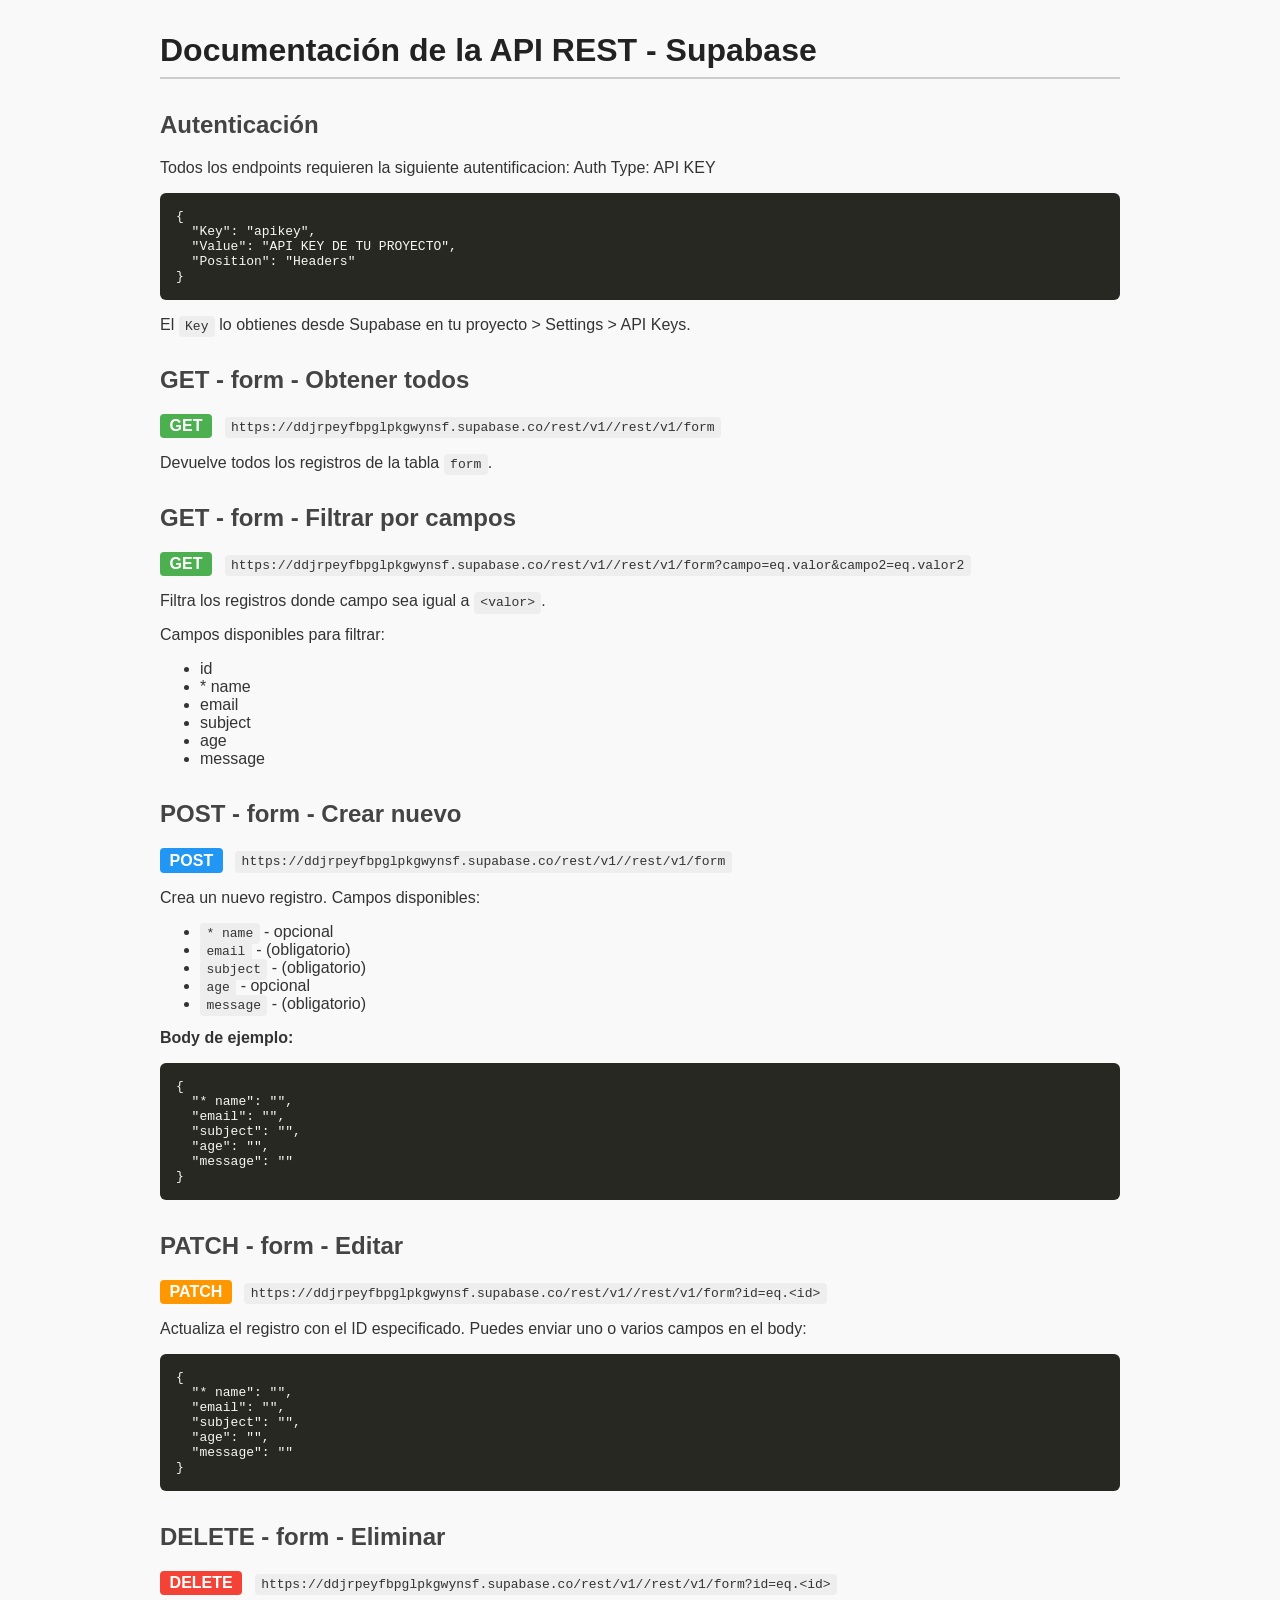
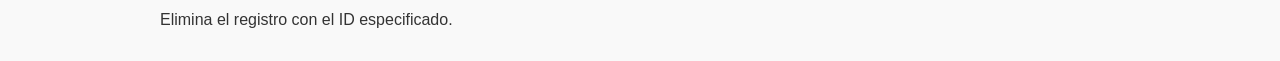
==== apidoc.html @ b4aec7e2 "Add files via upload Added API documentation" ====
<!DOCTYPE html>
<!-- saved from url=(0067)https://bootcamp-qa.github.io/ReportGenerator/documentacionapi.html -->
<html lang="es"><head><meta http-equiv="Content-Type" content="text/html; charset=UTF-8">
  
  <title>Documentación API Supabase</title>
  <style>
    body {
      font-family: 'Segoe UI', sans-serif;
      margin: 2rem auto;
      max-width: 960px;
      background: #f9f9f9;
      color: #333;
    }
    h1 { color: #222; border-bottom: 2px solid #ccc; padding-bottom: 0.5rem; }
    h2 { margin-top: 2rem; color: #444; }
    code { background: #eee; padding: 0.2rem 0.4rem; border-radius: 4px; }
    pre {
      background: #272822;
      color: #f8f8f2;
      padding: 1rem;
      border-radius: 6px;
      overflow-x: auto;
    }
    .method {
      display: inline-block;
      font-weight: bold;
      padding: 0.2rem 0.6rem;
      border-radius: 4px;
      margin-right: 0.5rem;
      color: white;
    }
    .GET { background: #4caf50; }
    .POST { background: #2196f3; }
    .PATCH { background: #ff9800; }
    .DELETE { background: #f44336; }

    label {
      display: block;
      margin-top: 1rem;
      font-weight: bold;
    }
    input[type=text] {
      width: 100%;
      padding: 0.5rem;
      font-size: 1rem;
      margin-top: 0.3rem;
      box-sizing: border-box;
    }
    button {
      margin-top: 1.5rem;
      padding: 0.6rem 1rem;
      font-size: 1rem;
      cursor: pointer;
    }
  </style>
</head>
<body>

<h1>Documentación de la API REST - Supabase</h1>

<form id="form" onsubmit="return false;" style="display: none;">
  <label for="tableName">Nombre de la tabla:</label>
  <input type="text" id="tableName" placeholder="clientes" required="">

  <label for="columns">Columnas (separadas por coma, * indica obligatorio):</label>
  <input type="text" id="columns" placeholder="nombre, telefono*, correo*" required="">

  <label for="baseUrl">Base URL:</label>
  <input type="text" id="baseUrl" placeholder="https://proyecto.supabase.co" required="">

  <button onclick="generate()">GENERAR DOCUMENTACION API</button>
</form>

<!-- Aquí pondremos la documentación generada -->
<div id="docs" style="margin-top:2rem;">
        <h2>Autenticación</h2>
    <p>Todos los endpoints requieren la siguiente autentificacion: Auth Type: API KEY</p>
    <pre>{
  "Key": "apikey",
  "Value": "API KEY DE TU PROYECTO",
  "Position": "Headers"
}</pre>
    <p>El <code>Key</code> lo obtienes desde Supabase en tu proyecto &gt; Settings &gt; API Keys.</p>
  
    <h2>GET - form - Obtener todos </h2>
    <p><span class="method GET">GET</span> <code>https://ddjrpeyfbpglpkgwynsf.supabase.co/rest/v1//rest/v1/form</code></p>
    <p>Devuelve todos los registros de la tabla <code>form</code>.</p>

    <h2>GET - form - Filtrar por campos</h2>
    <p><span class="method GET">GET</span> <code>https://ddjrpeyfbpglpkgwynsf.supabase.co/rest/v1//rest/v1/form?campo=eq.valor&amp;campo2=eq.valor2</code></p>
    <p>Filtra los registros donde campo sea igual a <code>&lt;valor&gt;</code>.</p>
    <p>Campos disponibles para filtrar:</p>
    <ul>
      <li>id</li><li>* name</li><li>email</li><li>subject</li><li>age</li><li>message</li>
    </ul>

    <h2>POST - form - Crear nuevo</h2>
    <p><span class="method POST">POST</span> <code>https://ddjrpeyfbpglpkgwynsf.supabase.co/rest/v1//rest/v1/form</code></p>
    <p>Crea un nuevo registro. Campos disponibles:</p>
    <ul>
      <li><code>* name</code> - opcional</li><li><code>email</code> -  (obligatorio)</li><li><code>subject</code> -  (obligatorio)</li><li><code>age</code> - opcional</li><li><code>message</code> -  (obligatorio)</li>
    </ul>
    <p><strong>Body de ejemplo:</strong></p>
    <pre>{
  "* name": "",
  "email": "",
  "subject": "",
  "age": "",
  "message": ""
}</pre>

    <h2>PATCH - form - Editar </h2>
    <p><span class="method PATCH">PATCH</span> <code>https://ddjrpeyfbpglpkgwynsf.supabase.co/rest/v1//rest/v1/form?id=eq.&lt;id&gt;</code></p>
    <p>Actualiza el registro con el ID especificado. Puedes enviar uno o varios campos en el body:</p>
    <pre>{
  "* name": "<nuevo string="">",
  "email": "<nuevo string="">",
  "subject": "<nuevo string="">",
  "age": "<nuevo string="">",
  "message": "<nuevo string="">"
}</nuevo></nuevo></nuevo></nuevo></nuevo></pre>

    <h2>DELETE - form - Eliminar </h2>
    <p><span class="method DELETE">DELETE</span> <code>https://ddjrpeyfbpglpkgwynsf.supabase.co/rest/v1//rest/v1/form?id=eq.&lt;id&gt;</code></p>
    <p>Elimina el registro con el ID especificado.</p>


  </div>

<script>
function generate() {
  let tableName = document.getElementById('tableName').value.trim() || 'clientes';
  const columnsRaw = document.getElementById('columns').value.trim();
  const baseUrlRaw = document.getElementById('baseUrl').value.trim() || 'https://<TU_PROYECTO>.supabase.co';

  // Procesar columnas
  const colsArr = columnsRaw.split(',').map(c => c.trim()).filter(c => c.length > 0);

  const columns = colsArr.map(col => {
    let required = false;
    let name = col;
    if (col.endsWith('*')) {
      required = true;
      name = col.slice(0, -1).trim();
    }
    return { name, type: "string", required };
  });

  const baseUrl = `${baseUrlRaw}/rest/v1/${tableName}`;

  function generatePostBody() {
    const obj = {};
    columns.forEach(col => {
      if (col.name !== "id") {
        obj[col.name] = "";
      }
    });
    return JSON.stringify(obj, null, 2);
  }

  function generatePatchBody() {
    const obj = {};
    columns.forEach(col => {
      if (col.name !== "id") {
        obj[col.name] = `<nuevo ${col.type}>`;
      }
    });
    return JSON.stringify(obj, null, 2);
  }

  // Construir el HTML para la documentación
  let html = `
        <h2>Autenticación</h2>
    <p>Todos los endpoints requieren la siguiente autentificacion: Auth Type: API KEY</p>
    <pre>{
  "Key": "apikey",
  "Value": "API KEY DE TU PROYECTO",
  "Position": "Headers"
}</pre>
    <p>El <code>Key</code> lo obtienes desde Supabase en tu proyecto &gt; Settings &gt; API Keys.</p>
  
    <h2>GET - ${tableName} - Obtener todos </h2>
    <p><span class="method GET">GET</span> <code>${baseUrl}</code></p>
    <p>Devuelve todos los registros de la tabla <code>${tableName}</code>.</p>

    <h2>GET - ${tableName} - Filtrar por campos</h2>
    <p><span class="method GET">GET</span> <code>${baseUrl}?campo=eq.valor&campo2=eq.valor2</code></p>
    <p>Filtra los registros donde campo sea igual a <code>&lt;valor&gt;</code>.</p>
    <p>Campos disponibles para filtrar:</p>
    <ul>
      ${columns.map(col => `<li>${col.name}</li>`).join('')}
    </ul>

    <h2>POST - ${tableName} - Crear nuevo</h2>
    <p><span class="method POST">POST</span> <code>${baseUrl}</code></p>
    <p>Crea un nuevo registro. Campos disponibles:</p>
    <ul>
      ${columns.filter(c => c.name !== 'id').map(col => `<li><code>${col.name}</code> - ${col.required ? " (obligatorio)" : "opcional"}</li>`).join('')}
    </ul>
    <p><strong>Body de ejemplo:</strong></p>
    <pre>${generatePostBody()}</pre>

    <h2>PATCH - ${tableName} - Editar </h2>
    <p><span class="method PATCH">PATCH</span> <code>${baseUrl}?id=eq.&lt;id&gt;</code></p>
    <p>Actualiza el registro con el ID especificado. Puedes enviar uno o varios campos en el body:</p>
    <pre>${generatePatchBody()}</pre>

    <h2>DELETE - ${tableName} - Eliminar </h2>
    <p><span class="method DELETE">DELETE</span> <code>${baseUrl}?id=eq.&lt;id&gt;</code></p>
    <p>Elimina el registro con el ID especificado.</p>


  `;

  document.getElementById('docs').innerHTML = html;
   document.getElementById('form').style.display = 'none';
  
}


</script>




</body></html>
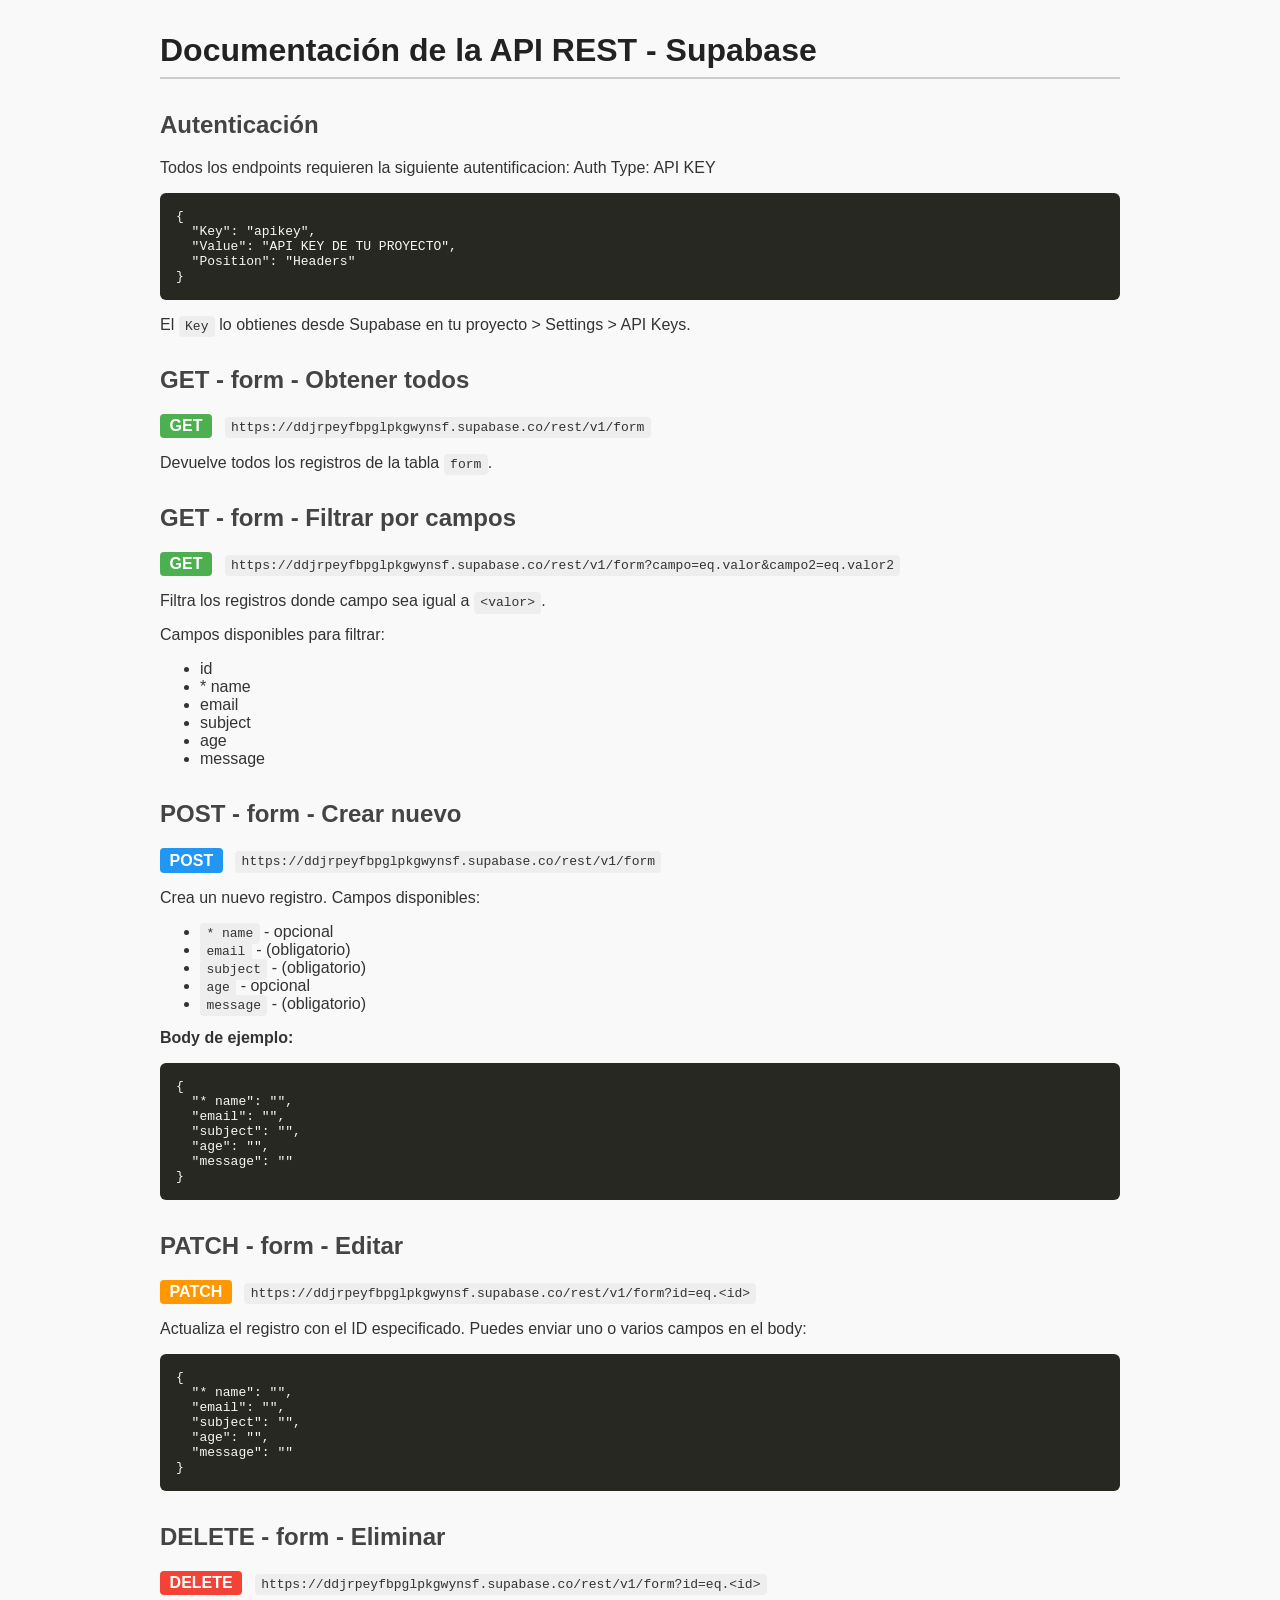
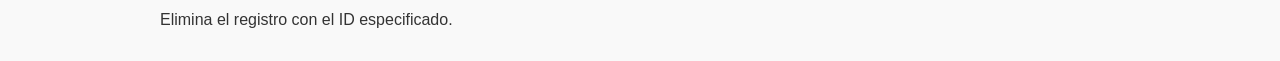
==== commit f74d95ad: "Updated apidoc" ====
--- a/apidoc.html
+++ b/apidoc.html
@@ -83,11 +83,11 @@
     <p>El <code>Key</code> lo obtienes desde Supabase en tu proyecto &gt; Settings &gt; API Keys.</p>
   
     <h2>GET - form - Obtener todos </h2>
-    <p><span class="method GET">GET</span> <code>https://ddjrpeyfbpglpkgwynsf.supabase.co/rest/v1//rest/v1/form</code></p>
+    <p><span class="method GET">GET</span> <code>https://ddjrpeyfbpglpkgwynsf.supabase.co/rest/v1/form</code></p>
     <p>Devuelve todos los registros de la tabla <code>form</code>.</p>
 
     <h2>GET - form - Filtrar por campos</h2>
-    <p><span class="method GET">GET</span> <code>https://ddjrpeyfbpglpkgwynsf.supabase.co/rest/v1//rest/v1/form?campo=eq.valor&amp;campo2=eq.valor2</code></p>
+    <p><span class="method GET">GET</span> <code>https://ddjrpeyfbpglpkgwynsf.supabase.co/rest/v1/form?campo=eq.valor&amp;campo2=eq.valor2</code></p>
     <p>Filtra los registros donde campo sea igual a <code>&lt;valor&gt;</code>.</p>
     <p>Campos disponibles para filtrar:</p>
     <ul>
@@ -95,7 +95,7 @@
     </ul>
 
     <h2>POST - form - Crear nuevo</h2>
-    <p><span class="method POST">POST</span> <code>https://ddjrpeyfbpglpkgwynsf.supabase.co/rest/v1//rest/v1/form</code></p>
+    <p><span class="method POST">POST</span> <code>https://ddjrpeyfbpglpkgwynsf.supabase.co/rest/v1/form</code></p>
     <p>Crea un nuevo registro. Campos disponibles:</p>
     <ul>
       <li><code>* name</code> - opcional</li><li><code>email</code> -  (obligatorio)</li><li><code>subject</code> -  (obligatorio)</li><li><code>age</code> - opcional</li><li><code>message</code> -  (obligatorio)</li>
@@ -110,7 +110,7 @@
 }</pre>
 
     <h2>PATCH - form - Editar </h2>
-    <p><span class="method PATCH">PATCH</span> <code>https://ddjrpeyfbpglpkgwynsf.supabase.co/rest/v1//rest/v1/form?id=eq.&lt;id&gt;</code></p>
+    <p><span class="method PATCH">PATCH</span> <code>https://ddjrpeyfbpglpkgwynsf.supabase.co/rest/v1/form?id=eq.&lt;id&gt;</code></p>
     <p>Actualiza el registro con el ID especificado. Puedes enviar uno o varios campos en el body:</p>
     <pre>{
   "* name": "<nuevo string="">",
@@ -121,7 +121,7 @@
 }</nuevo></nuevo></nuevo></nuevo></nuevo></pre>
 
     <h2>DELETE - form - Eliminar </h2>
-    <p><span class="method DELETE">DELETE</span> <code>https://ddjrpeyfbpglpkgwynsf.supabase.co/rest/v1//rest/v1/form?id=eq.&lt;id&gt;</code></p>
+    <p><span class="method DELETE">DELETE</span> <code>https://ddjrpeyfbpglpkgwynsf.supabase.co/rest/v1/form?id=eq.&lt;id&gt;</code></p>
     <p>Elimina el registro con el ID especificado.</p>
 
 
